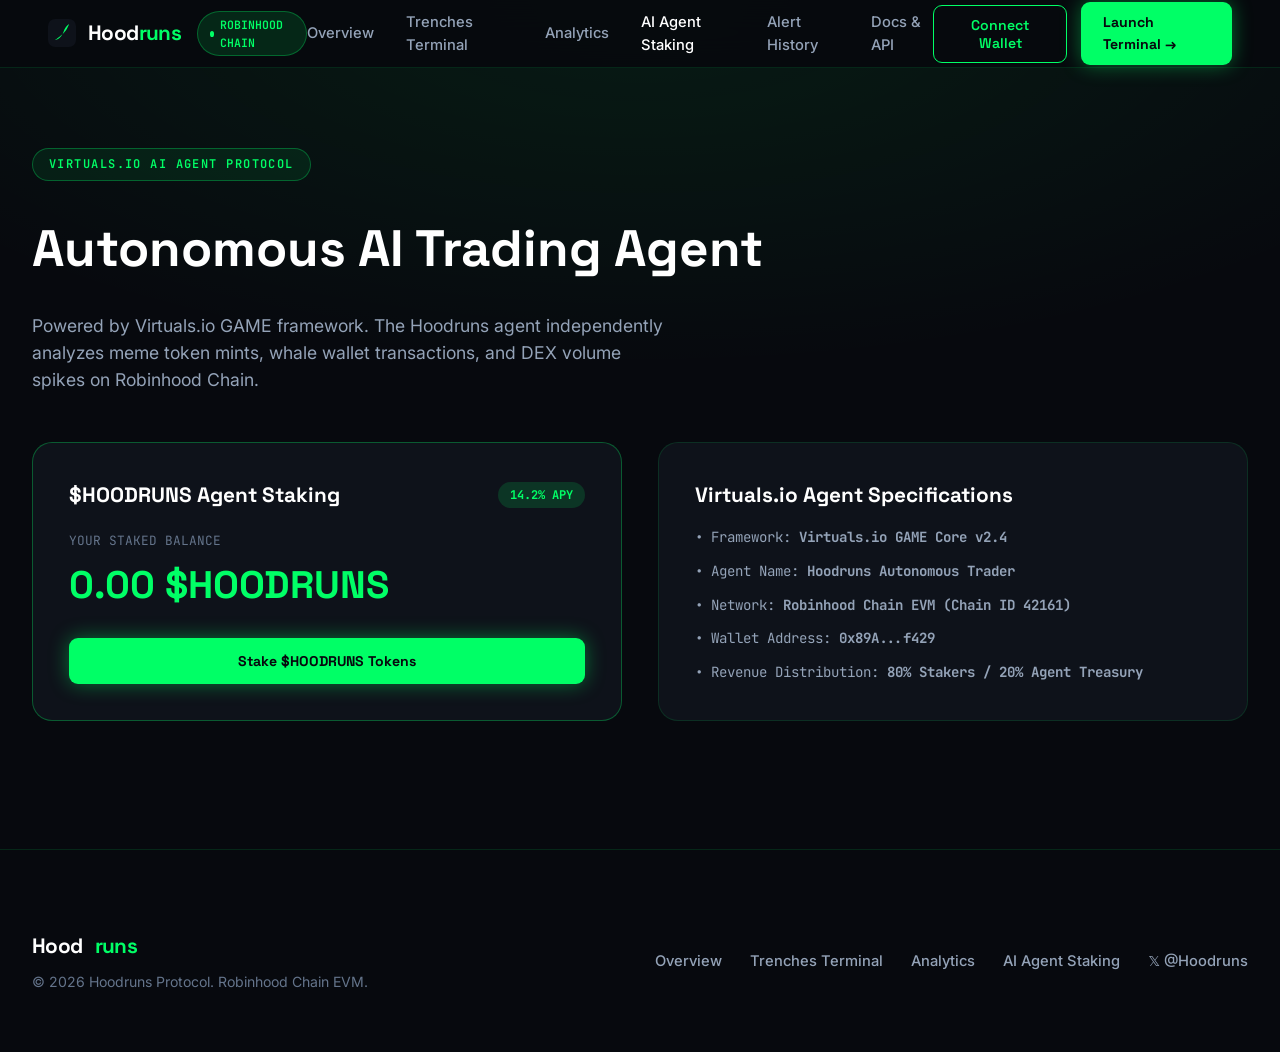
==== agent.html @ 25a3f87a "Expand hoodruns with rich Bento AI features, FAQ accordions, and 2 new pages (analytics.html & agent" ====
<!DOCTYPE html>
<html lang="en">
<head>
  <meta charset="utf-8" />
  <meta name="viewport" content="width=device-width, initial-scale=1" />
  <title>Virtuals.io AI Agent Staking & Architecture — Hoodruns</title>
  <meta name="description" content="Stake $HOODRUNS agent token to share in trench signal revenue and autonomous execution fees on Virtuals.io." />
  <meta name="theme-color" content="#07090e" />
  <link rel="stylesheet" href="styles.css" />
  <link rel="icon" type="image/svg+xml" href="favicon.svg" />
  <meta name="virtual-protocol-site-verification" content="c05f5a1ba52d411ad6922786be8b5076" />
</head>
<body>

  <!-- Header Navigation -->
  <header class="navbar">
    <div style="display: flex; align-items: center;">
      <a href="index.html" class="brand-logo">
        <svg width="28" height="28" viewBox="0 0 32 32" fill="none">
          <rect width="32" height="32" rx="8" fill="#0e121a"/>
          <path d="M8 24C12 24 16 20 18 14C20 8 24 6 24 6C24 6 22 12 18 16C14 20 8 24 8 24Z" fill="#00ff66"/>
        </svg>
        <span>Hood<span class="runners">runs</span></span>
      </a>

      <div class="chain-badge" style="margin-left: 16px;">
        <span style="width: 6px; height: 6px; border-radius: 50%; background: #00ff66; display: inline-block;"></span>
        ROBINHOOD CHAIN
      </div>
    </div>

    <nav class="nav-links">
      <a href="index.html" class="nav-link">Overview</a>
      <a href="terminal.html" class="nav-link">Trenches Terminal</a>
      <a href="analytics.html" class="nav-link">Analytics</a>
      <a href="agent.html" class="nav-link active">AI Agent Staking</a>
      <a href="alerts.html" class="nav-link">Alert History</a>
      <a href="docs.html" class="nav-link">Docs & API</a>
    </nav>

    <div style="display: flex; align-items: center; gap: 14px;">
      <button class="btn-outline-lime connect-wallet-trigger" onclick="openWalletModal()">Connect Wallet</button>
      <a href="terminal.html" class="btn-lime">Launch Terminal →</a>
    </div>
  </header>

  <!-- AGENT CONTENT -->
  <main class="wrap-1280" style="padding: 80px 32px;">
    <div class="eyebrow-badge">VIRTUALS.IO AI AGENT PROTOCOL</div>
    <h1 style="font-family: var(--font-display); font-size: 3.2rem; font-weight: 800; margin-bottom: 24px;">Autonomous AI Trading Agent</h1>
    <p style="color: var(--text-2); font-size: 1.1rem; max-width: 640px; margin-bottom: 48px;">
      Powered by Virtuals.io GAME framework. The Hoodruns agent independently analyzes meme token mints, whale wallet transactions, and DEX volume spikes on Robinhood Chain.
    </p>

    <!-- Staking Widget & Agent State -->
    <div style="display: grid; grid-template-columns: 1fr 1fr; gap: 36px; margin-bottom: 48px;">
      
      <div style="background: var(--surface-0); border: 1.5px solid var(--stroke-strong); border-radius: var(--radius-lg); padding: 36px;">
        <div style="display: flex; justify-content: space-between; align-items: center; margin-bottom: 20px;">
          <h3 style="font-family: var(--font-display); font-size: 1.3rem; font-weight: 700;">$HOODRUNS Agent Staking</h3>
          <span style="background: rgba(0,255,102,0.15); color: var(--lime-neon); padding: 4px 12px; border-radius: 999px; font-family: var(--font-mono); font-size: 0.75rem; font-weight: 700;">14.2% APY</span>
        </div>

        <div style="margin-bottom: 24px;">
          <div style="font-family: var(--font-mono); font-size: 0.8rem; color: var(--text-3); margin-bottom: 4px;">YOUR STAKED BALANCE</div>
          <div style="font-family: var(--font-display); font-size: 2.4rem; font-weight: 800; color: var(--lime-neon);">0.00 $HOODRUNS</div>
        </div>

        <button class="btn-lime" style="width: 100%; justify-content: center; padding: 14px 0;" onclick="openWalletModal()">
          Stake $HOODRUNS Tokens
        </button>
      </div>

      <div style="background: var(--surface-0); border: 1px solid var(--stroke); border-radius: var(--radius-lg); padding: 36px;">
        <h3 style="font-family: var(--font-display); font-size: 1.3rem; font-weight: 700; margin-bottom: 16px;">Virtuals.io Agent Specifications</h3>
        <div style="font-family: var(--font-mono); font-size: 0.88rem; display: flex; flex-direction: column; gap: 12px; color: var(--text-2);">
          <div>• Framework: <strong>Virtuals.io GAME Core v2.4</strong></div>
          <div>• Agent Name: <strong>Hoodruns Autonomous Trader</strong></div>
          <div>• Network: <strong>Robinhood Chain EVM (Chain ID 42161)</strong></div>
          <div>• Wallet Address: <strong>0x89A...f429</strong></div>
          <div>• Revenue Distribution: <strong>80% Stakers / 20% Agent Treasury</strong></div>
        </div>
      </div>

    </div>
  </main>

  <!-- FOOTER -->
  <footer>
    <div class="wrap-1280" style="display: flex; justify-content: space-between; align-items: center; flex-wrap: wrap; gap: 24px;">
      <div>
        <div class="brand-logo" style="margin-bottom: 8px;">Hood<span class="runners">runs</span></div>
        <p style="font-size: 0.88rem; color: var(--text-3);">&copy; 2026 Hoodruns Protocol. Robinhood Chain EVM.</p>
      </div>

      <div class="nav-links" style="display: flex; gap: 28px;">
        <a href="index.html" class="nav-link">Overview</a>
        <a href="terminal.html" class="nav-link">Trenches Terminal</a>
        <a href="analytics.html" class="nav-link">Analytics</a>
        <a href="agent.html" class="nav-link">AI Agent Staking</a>
        <a href="https://x.com/Hoodruns" target="_blank" class="nav-link">𝕏 @Hoodruns</a>
      </div>
    </div>
  </footer>

  <script src="app.js"></script>
</body>
</html>
---- styles.css ----
/* ==========================================================================
   HOODRUNS - THE FRONT PAGE OF THE ROBINHOOD TRENCHES (EXACT REPLICA)
   Design System: Dark Cyber (#07090e), Space Grotesk + JetBrains Mono,
                  Electric Lime Neon Green (#00ff66, #10b981), Live Trenches Scanner,
                  Alert History Table, Virtuals.io AI Agent Integration
   ========================================================================== */

@import url('https://fonts.googleapis.com/css2?family=Inter:wght@300;400;500;600;700&family=JetBrains+Mono:ital,wght@0,400;0,500;0,600;0,700;1,400&family=Space+Grotesk:wght@400;500;600;700&display=swap');

:root {
  --bg-0: #07090e;
  --surface-0: #0e121a;
  --surface-1: #161c28;
  --surface-2: #1e2638;
  --surface-3: #2a344a;

  --stroke: rgba(0, 255, 102, 0.12);
  --stroke-strong: rgba(0, 255, 102, 0.3);

  --text-1: #ffffff;
  --text-2: #94a3b8;
  --text-3: #64748b;
  --text-4: #475569;

  --lime-neon: #00ff66;
  --lime-dark: #10b981;
  --lime-matrix: #00cc52;
  --cyan: #38bdf8;
  --purple: #a855f7;

  --font-display: 'Space Grotesk', system-ui, sans-serif;
  --font-body: 'Inter', system-ui, sans-serif;
  --font-mono: 'JetBrains Mono', monospace;

  --radius-sm: 8px;
  --radius-md: 14px;
  --radius-lg: 20px;
  --radius-pill: 9999px;
}

*, *::before, *::after {
  box-sizing: border-box;
  margin: 0;
  padding: 0;
}

html {
  scroll-behavior: smooth;
  font-size: 16px;
  background-color: var(--bg-0);
  color: var(--text-1);
  font-family: var(--font-body);
  -webkit-font-smoothing: antialiased;
}

body {
  min-height: 100vh;
  position: relative;
  overflow-x: hidden;
  line-height: 1.55;
  background:
    radial-gradient(100% 50% at 50% 0%, rgba(0, 255, 102, 0.08) 0%, transparent 70%),
    var(--bg-0);
}

a {
  color: inherit;
  text-decoration: none;
}

button {
  font-family: inherit;
  cursor: pointer;
}

/* Layout Wrappers */
.wrap-1280 {
  max-width: 1280px;
  margin: 0 auto;
  padding: 0 32px;
}

.wrap-1440 {
  max-width: 1440px;
  margin: 0 auto;
  padding: 0 32px;
}

/* Navbar */
.navbar {
  position: sticky;
  top: 0;
  z-index: 100;
  height: 68px;
  display: flex;
  align-items: center;
  justify-content: space-between;
  padding: 0 48px;
  background: rgba(7, 9, 14, 0.92);
  backdrop-filter: blur(16px);
  border-bottom: 1px solid var(--stroke);
}

.brand-logo {
  display: flex;
  align-items: center;
  gap: 12px;
  font-family: var(--font-display);
  font-size: 1.3rem;
  font-weight: 700;
  letter-spacing: -0.03em;
  color: var(--text-1);
}

.brand-logo span.runners {
  color: var(--lime-neon);
}

.chain-badge {
  display: inline-flex;
  align-items: center;
  gap: 6px;
  background: rgba(0, 255, 102, 0.12);
  border: 1px solid rgba(0, 255, 102, 0.3);
  color: var(--lime-neon);
  padding: 4px 12px;
  border-radius: var(--radius-pill);
  font-family: var(--font-mono);
  font-size: 0.72rem;
  font-weight: 600;
}

.nav-links {
  display: flex;
  align-items: center;
  gap: 32px;
}

.nav-link {
  color: var(--text-2);
  font-size: 0.92rem;
  font-weight: 500;
  transition: color 0.15s ease;
}

.nav-link:hover, .nav-link.active {
  color: var(--text-1);
}

/* Buttons */
.btn-lime {
  background: var(--lime-neon);
  color: #07090e;
  padding: 10px 22px;
  border-radius: 9px;
  font-family: var(--font-display);
  font-size: 0.88rem;
  font-weight: 700;
  border: none;
  display: inline-flex;
  align-items: center;
  gap: 8px;
  box-shadow: 0 0 20px rgba(0, 255, 102, 0.4);
  transition: all 0.2s ease;
}

.btn-lime:hover {
  background: #33ff85;
  transform: translateY(-1px);
  box-shadow: 0 0 30px rgba(0, 255, 102, 0.6);
}

.btn-outline-lime {
  background: transparent;
  color: var(--lime-neon);
  padding: 10px 22px;
  border-radius: 9px;
  font-family: var(--font-display);
  font-size: 0.88rem;
  font-weight: 600;
  border: 1px solid var(--lime-neon);
  transition: all 0.2s ease;
}

.btn-outline-lime:hover {
  background: rgba(0, 255, 102, 0.1);
  transform: translateY(-1px);
}

/* Hero Section */
.hero {
  padding: 96px 0 64px;
  position: relative;
  text-align: center;
}

.eyebrow-badge {
  display: inline-flex;
  align-items: center;
  gap: 8px;
  background: rgba(0, 255, 102, 0.08);
  border: 1px solid var(--stroke-strong);
  color: var(--lime-neon);
  padding: 6px 16px;
  border-radius: var(--radius-pill);
  font-family: var(--font-mono);
  font-size: 0.75rem;
  font-weight: 600;
  letter-spacing: 0.12em;
  text-transform: uppercase;
  margin-bottom: 28px;
}

h1.hero-h {
  font-family: var(--font-display);
  font-size: clamp(48px, 7vw, 92px);
  line-height: 0.95;
  letter-spacing: -0.045em;
  font-weight: 800;
  margin-bottom: 24px;
  color: var(--text-1);
}

h1.hero-h span.highlight {
  color: var(--lime-neon);
  text-shadow: 0 0 30px rgba(0, 255, 102, 0.5);
}

.hero-sub {
  font-size: 1.15rem;
  color: var(--text-2);
  max-width: 640px;
  margin: 0 auto 36px;
  line-height: 1.6;
}

/* Live Alert Marquee Strip */
.alert-strip {
  background: var(--surface-0);
  border-top: 1px solid var(--stroke);
  border-bottom: 1px solid var(--stroke);
  padding: 14px 0;
  overflow: hidden;
  position: relative;
  user-select: none;
}

.alert-track {
  display: flex;
  width: max-content;
  animation: alert-scroll 35s linear infinite;
}

.alert-item {
  font-family: var(--font-mono);
  font-size: 0.8rem;
  color: var(--text-2);
  white-space: nowrap;
  padding: 0 24px;
  display: inline-flex;
  align-items: center;
  gap: 8px;
}

.alert-item strong {
  color: var(--lime-neon);
}

@keyframes alert-scroll {
  from { transform: translateX(0); }
  to { transform: translateX(-50%); }
}

/* Live Trenches Scanner Card */
.scanner-card {
  background: var(--surface-0);
  border: 1px solid var(--stroke-strong);
  border-radius: var(--radius-lg);
  padding: 32px;
  margin-top: 48px;
  box-shadow: 0 20px 50px rgba(0, 0, 0, 0.6);
  position: relative;
}

.scanner-header {
  display: flex;
  align-items: center;
  justify-content: space-between;
  margin-bottom: 24px;
  border-bottom: 1px solid var(--stroke);
  padding-bottom: 16px;
}

.scanner-title {
  font-family: var(--font-display);
  font-size: 1.2rem;
  font-weight: 700;
  display: flex;
  align-items: center;
  gap: 10px;
}

/* Alert History Table */
.alert-table {
  width: 100%;
  border-collapse: collapse;
  font-family: var(--font-mono);
  font-size: 0.85rem;
}

.alert-table th {
  text-align: left;
  padding: 14px 18px;
  color: var(--text-3);
  border-bottom: 1px solid var(--stroke);
  font-weight: 600;
  text-transform: uppercase;
  font-size: 0.72rem;
  letter-spacing: 0.1em;
}

.alert-table td {
  padding: 16px 18px;
  border-bottom: 1px solid rgba(255, 255, 255, 0.04);
  color: var(--text-2);
}

.alert-table tr:hover td {
  background: rgba(0, 255, 102, 0.04);
  color: var(--text-1);
}

.token-pill {
  display: inline-flex;
  align-items: center;
  gap: 8px;
  font-weight: 700;
  color: var(--text-1);
}

.gain-badge {
  background: rgba(0, 255, 102, 0.15);
  color: var(--lime-neon);
  border: 1px solid rgba(0, 255, 102, 0.3);
  padding: 4px 10px;
  border-radius: var(--radius-pill);
  font-weight: 700;
}

/* Footer */
footer {
  border-top: 1px solid var(--stroke);
  padding: 80px 0 60px;
  background: var(--bg-0);
}

/* Modals & Toasts */
.modal-backdrop {
  position: fixed;
  inset: 0;
  background: rgba(7, 9, 14, 0.88);
  backdrop-filter: blur(12px);
  z-index: 500;
  display: flex;
  align-items: center;
  justify-content: center;
  padding: 20px;
  opacity: 0;
  pointer-events: none;
  transition: opacity 0.3s ease;
}

.modal-backdrop.open {
  opacity: 1;
  pointer-events: auto;
}

.modal-content-hoodruns {
  background: var(--surface-0);
  border: 1px solid var(--stroke-strong);
  border-radius: var(--radius-lg);
  padding: 36px;
  max-width: 460px;
  width: 100%;
  box-shadow: 0 25px 60px rgba(0, 0, 0, 0.9);
}

.toast-hoodruns {
  position: fixed;
  bottom: 28px;
  right: 28px;
  z-index: 1000;
  background: var(--surface-1);
  border: 1px solid var(--stroke-strong);
  padding: 12px 20px;
  border-radius: var(--radius-sm);
  font-family: var(--font-mono);
  font-size: 0.88rem;
  color: var(--lime-neon);
  box-shadow: 0 10px 30px rgba(0, 0, 0, 0.8);
}

/* Bento Feature Grid */
.bento-grid {
  display: grid;
  grid-template-columns: repeat(3, 1fr);
  gap: 20px;
  margin-top: 40px;
}

.bento-card {
  background: var(--surface-0);
  border: 1px solid var(--stroke-strong);
  border-radius: var(--radius-lg);
  padding: 32px;
  display: flex;
  flex-direction: column;
  justify-content: space-between;
  position: relative;
  overflow: hidden;
  transition: transform 0.25s ease, border-color 0.25s ease, box-shadow 0.25s ease;
}

.bento-card:hover {
  transform: translateY(-4px);
  border-color: var(--lime-neon);
  box-shadow: 0 12px 30px rgba(0, 255, 102, 0.15);
}

.bento-card-icon {
  font-size: 2.2rem;
  margin-bottom: 16px;
}

.bento-card h3 {
  font-family: var(--font-display);
  font-size: 1.3rem;
  font-weight: 700;
  margin-bottom: 8px;
  color: var(--text-1);
}

.bento-card p {
  color: var(--text-2);
  font-size: 0.92rem;
  line-height: 1.55;
}

/* FAQ Accordion */
.faq-item {
  background: var(--surface-0);
  border: 1px solid var(--stroke);
  border-radius: var(--radius-md);
  overflow: hidden;
  margin-bottom: 14px;
}

.faq-accordion-header {
  padding: 20px 24px;
  display: flex;
  align-items: center;
  justify-content: space-between;
  font-family: var(--font-display);
  font-size: 1.05rem;
  font-weight: 700;
  color: var(--text-1);
  cursor: pointer;
}

.faq-accordion-body {
  max-height: 0;
  overflow: hidden;
  transition: max-height 0.3s ease;
  padding: 0 24px;
}

.faq-item.open .faq-accordion-body {
  padding-bottom: 20px;
}

.faq-accordion-body p {
  color: var(--text-2);
  font-size: 0.92rem;
  line-height: 1.6;
}

/* Analytics Cards */
.analytics-grid {
  display: grid;
  grid-template-columns: repeat(4, 1fr);
  gap: 18px;
  margin-bottom: 40px;
}

.analytics-card {
  background: var(--surface-0);
  border: 1px solid var(--stroke);
  border-radius: var(--radius-md);
  padding: 24px;
  text-align: center;
}

.analytics-card .val {
  font-family: var(--font-display);
  font-size: 2rem;
  font-weight: 800;
  color: var(--lime-neon);
  margin-top: 4px;
}

@media (max-width: 1024px) {
  .bento-grid { grid-template-columns: repeat(2, 1fr); }
  .analytics-grid { grid-template-columns: repeat(2, 1fr); }
}

@media (max-width: 640px) {
  .bento-grid { grid-template-columns: 1fr; }
  .analytics-grid { grid-template-columns: 1fr; }
}
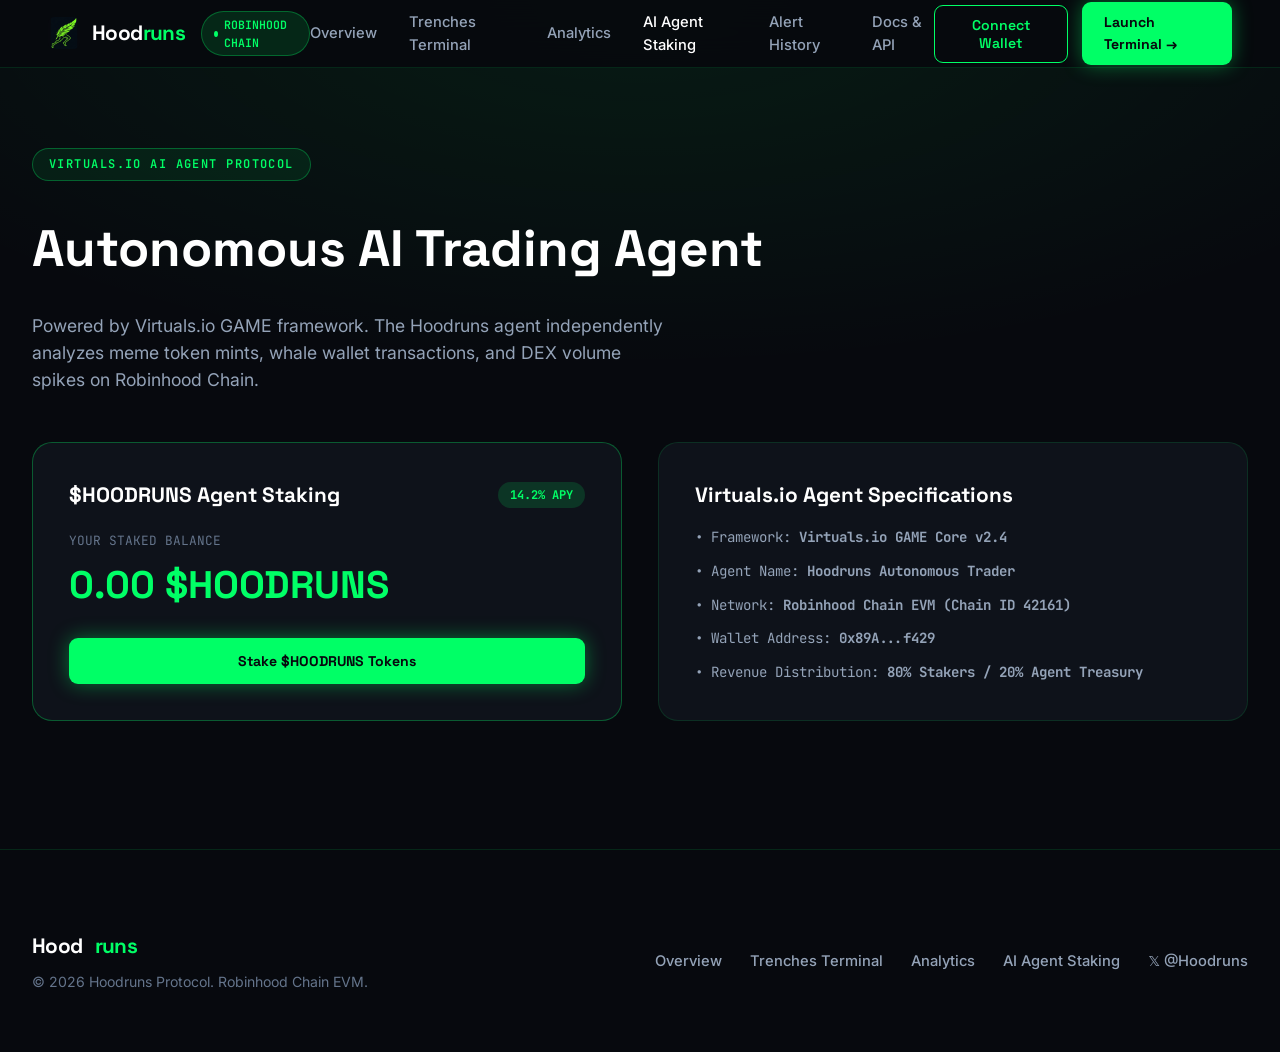
==== commit ecf8df66: "Update official green Hoodruns running feather logo and favicon tags across all 6 HTML pages" ====
--- a/agent.html
+++ b/agent.html
@@ -7,7 +7,9 @@
   <meta name="description" content="Stake $HOODRUNS agent token to share in trench signal revenue and autonomous execution fees on Virtuals.io." />
   <meta name="theme-color" content="#07090e" />
   <link rel="stylesheet" href="styles.css" />
+  <link rel="icon" type="image/png" href="favicon.png" />
   <link rel="icon" type="image/svg+xml" href="favicon.svg" />
+  <link rel="apple-touch-icon" href="apple-touch-icon.png" />
   <meta name="virtual-protocol-site-verification" content="c05f5a1ba52d411ad6922786be8b5076" />
 </head>
 <body>
@@ -16,10 +18,7 @@
   <header class="navbar">
     <div style="display: flex; align-items: center;">
       <a href="index.html" class="brand-logo">
-        <svg width="28" height="28" viewBox="0 0 32 32" fill="none">
-          <rect width="32" height="32" rx="8" fill="#0e121a"/>
-          <path d="M8 24C12 24 16 20 18 14C20 8 24 6 24 6C24 6 22 12 18 16C14 20 8 24 8 24Z" fill="#00ff66"/>
-        </svg>
+        <img src="logo.png" alt="Hoodruns logo" style="width: 32px; height: 32px; border-radius: 6px; object-fit: contain;">
         <span>Hood<span class="runners">runs</span></span>
       </a>
 
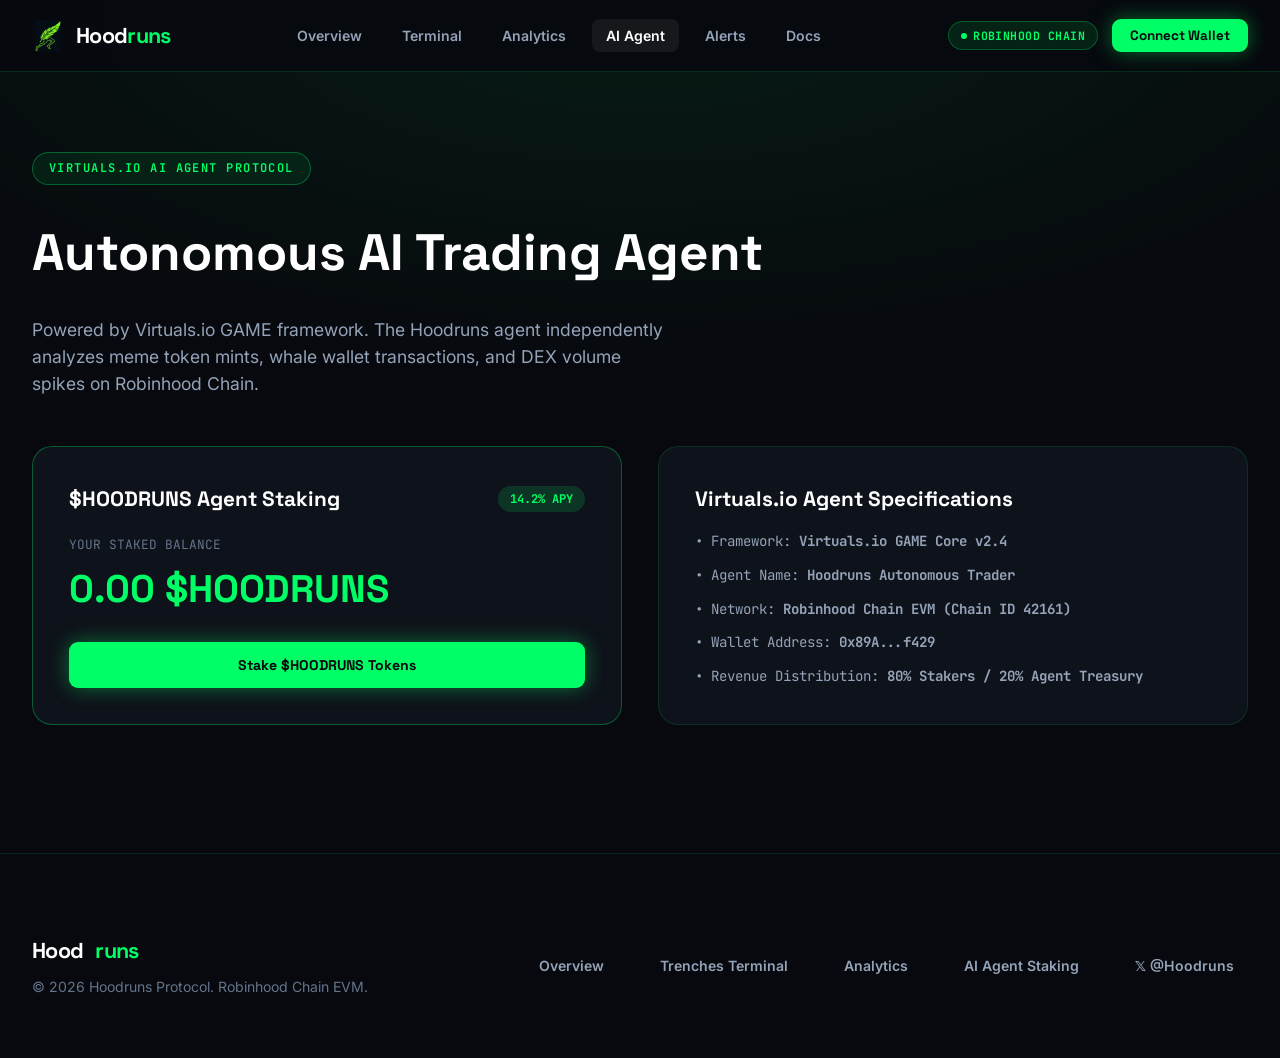
==== commit 05d5eaa7: "Redesign navbar header for clean spacing, balanced layout, and elegant Robinhood Chain badge alignme" ====
--- a/agent.html
+++ b/agent.html
@@ -16,30 +16,28 @@
 
   <!-- Header Navigation -->
   <header class="navbar">
-    <div style="display: flex; align-items: center;">
+    <div class="navbar-inner">
       <a href="index.html" class="brand-logo">
         <img src="logo.png" alt="Hoodruns logo" style="width: 32px; height: 32px; border-radius: 6px; object-fit: contain;">
         <span>Hood<span class="runners">runs</span></span>
       </a>
 
-      <div class="chain-badge" style="margin-left: 16px;">
-        <span style="width: 6px; height: 6px; border-radius: 50%; background: #00ff66; display: inline-block;"></span>
-        ROBINHOOD CHAIN
+      <nav class="nav-links">
+        <a href="index.html" class="nav-link">Overview</a>
+        <a href="terminal.html" class="nav-link">Terminal</a>
+        <a href="analytics.html" class="nav-link">Analytics</a>
+        <a href="agent.html" class="nav-link active">AI Agent</a>
+        <a href="alerts.html" class="nav-link">Alerts</a>
+        <a href="docs.html" class="nav-link">Docs</a>
+      </nav>
+
+      <div class="nav-right">
+        <div class="chain-badge">
+          <span style="width: 6px; height: 6px; border-radius: 50%; background: #00ff66; display: inline-block;"></span>
+          ROBINHOOD CHAIN
+        </div>
+        <button class="btn-lime connect-wallet-trigger" onclick="openWalletModal()" style="padding: 8px 18px; font-size: 0.84rem;">Connect Wallet</button>
       </div>
-    </div>
-
-    <nav class="nav-links">
-      <a href="index.html" class="nav-link">Overview</a>
-      <a href="terminal.html" class="nav-link">Trenches Terminal</a>
-      <a href="analytics.html" class="nav-link">Analytics</a>
-      <a href="agent.html" class="nav-link active">AI Agent Staking</a>
-      <a href="alerts.html" class="nav-link">Alert History</a>
-      <a href="docs.html" class="nav-link">Docs & API</a>
-    </nav>
-
-    <div style="display: flex; align-items: center; gap: 14px;">
-      <button class="btn-outline-lime connect-wallet-trigger" onclick="openWalletModal()">Connect Wallet</button>
-      <a href="terminal.html" class="btn-lime">Launch Terminal →</a>
     </div>
   </header>
 
--- a/styles.css
+++ b/styles.css
@@ -91,14 +91,24 @@
   position: sticky;
   top: 0;
   z-index: 100;
-  height: 68px;
+  height: 72px;
+  display: flex;
+  align-items: center;
+  padding: 0 32px;
+  background: rgba(7, 9, 14, 0.88);
+  backdrop-filter: blur(20px);
+  -webkit-backdrop-filter: blur(20px);
+  border-bottom: 1px solid rgba(0, 255, 102, 0.15);
+}
+
+.navbar-inner {
+  max-width: 1380px;
+  width: 100%;
+  margin: 0 auto;
   display: flex;
   align-items: center;
   justify-content: space-between;
-  padding: 0 48px;
-  background: rgba(7, 9, 14, 0.92);
-  backdrop-filter: blur(16px);
-  border-bottom: 1px solid var(--stroke);
+  gap: 24px;
 }
 
 .brand-logo {
@@ -106,7 +116,7 @@
   align-items: center;
   gap: 12px;
   font-family: var(--font-display);
-  font-size: 1.3rem;
+  font-size: 1.35rem;
   font-weight: 700;
   letter-spacing: -0.03em;
   color: var(--text-1);
@@ -120,24 +130,42 @@
   display: inline-flex;
   align-items: center;
   gap: 6px;
-  background: rgba(0, 255, 102, 0.12);
-  border: 1px solid rgba(0, 255, 102, 0.3);
-  color: var(--lime-neon);
-  padding: 4px 12px;
+  background: rgba(0, 255, 102, 0.1);
+  border: 1px solid rgba(0, 255, 102, 0.25);
+  color: var(--lime-neon);
+  padding: 5px 12px;
   border-radius: var(--radius-pill);
   font-family: var(--font-mono);
   font-size: 0.72rem;
-  font-weight: 600;
+  font-weight: 700;
+  letter-spacing: 0.04em;
 }
 
 .nav-links {
   display: flex;
   align-items: center;
-  gap: 32px;
+  gap: 12px;
 }
 
 .nav-link {
   color: var(--text-2);
+  font-size: 0.88rem;
+  font-weight: 600;
+  padding: 6px 14px;
+  border-radius: 8px;
+  transition: all 0.2s ease;
+}
+
+.nav-link:hover, .nav-link.active {
+  color: #ffffff;
+  background: rgba(255, 255, 255, 0.06);
+}
+
+.nav-right {
+  display: flex;
+  align-items: center;
+  gap: 14px;
+}
   font-size: 0.92rem;
   font-weight: 500;
   transition: color 0.15s ease;
